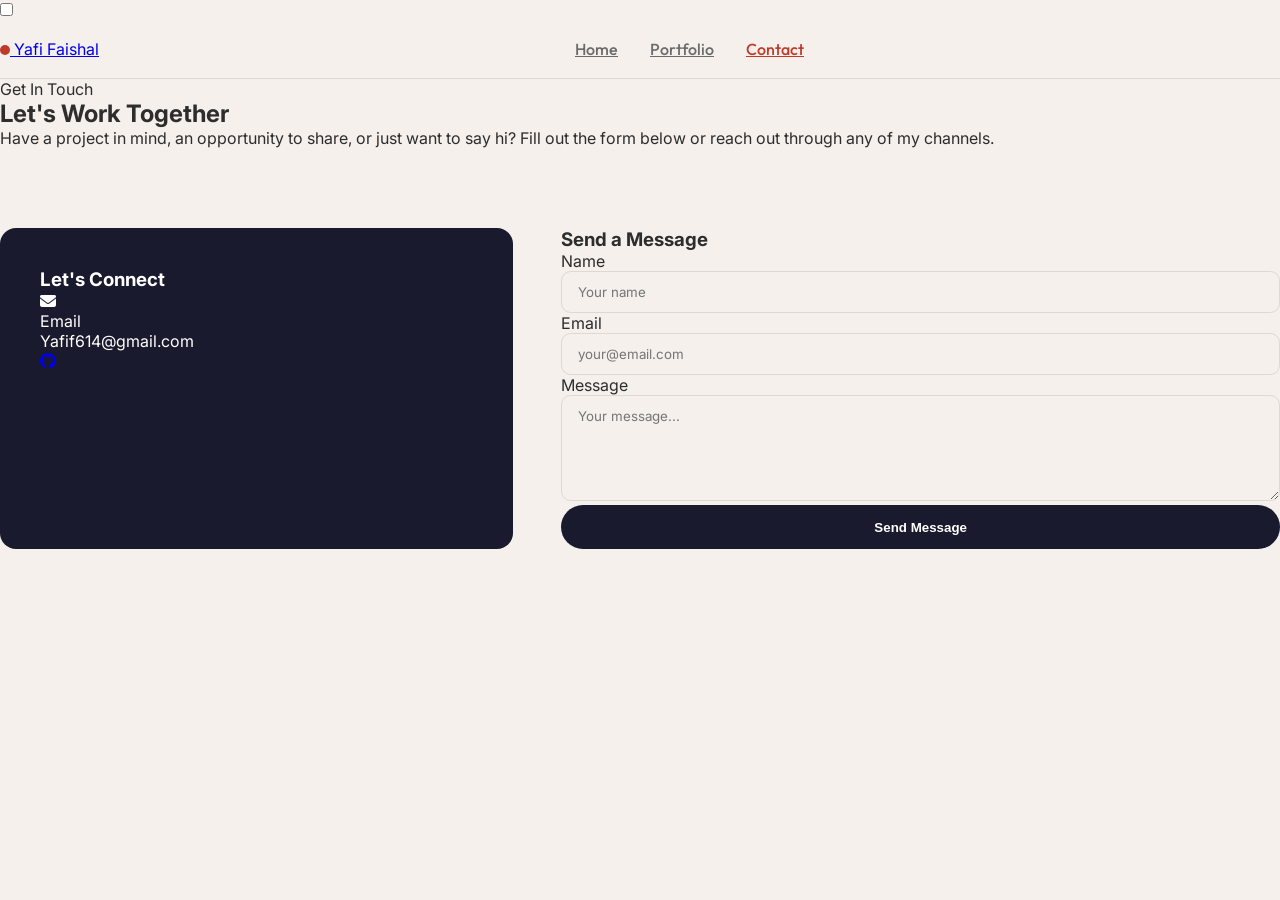
==== contact.html @ eaff063a "feat: add contact page with info card and contact form" ====
<!DOCTYPE html>
<html lang="en">

<head>
  <meta charset="UTF-8">
  <meta name="viewport" content="width=device-width, initial-scale=1.0">
  <meta name="description"
    content="Contact Yafi Faishal — reach out for collaborations, opportunities, or just to say hello.">
  <title>Contact | Yafi Faishal</title>
  <link rel="icon" type="image/svg+xml" href="assets/favicon.svg">
  <link rel="stylesheet" href="style/main.css">
  <link rel="stylesheet" href="https://cdnjs.cloudflare.com/ajax/libs/font-awesome/6.5.0/css/all.min.css">
</head>

<body>

  <input type="checkbox" id="dark-mode-toggle" class="dark-toggle" aria-label="Toggle dark mode">

  <!-- HEADER -->
  <header>
    <div class="container nav-inner">
      <a href="index.html" class="nav-logo" aria-label="Yafi Faishal Home">
        <span class="logo-dot"></span> Yafi Faishal
      </a>
      <nav aria-label="Main navigation">
        <ul>
          <li><a href="index.html">Home</a></li>
          <li><a href="portfolio.html">Portfolio</a></li>
          <li><a href="contact.html" class="active">Contact</a></li>
        </ul>
      </nav>
      <label for="dark-mode-toggle" class="theme-toggle" aria-label="Toggle dark mode">
        <span class="toggle-track">
          <span class="toggle-thumb"></span>
        </span>
      </label>
    </div>
  </header>

  <main>
    <!-- CONTACT HERO -->
    <section class="contact-hero" aria-labelledby="contact-heading">
      <div class="container">
        <p class="section-tag anim-fade-up">Get In Touch</p>
        <h1 id="contact-heading" class="section-title anim-fade-up delay-1">Let's Work Together</h1>
        <p class="section-subtitle anim-fade-up delay-2">
          Have a project in mind, an opportunity to share, or just want to say hi? Fill out the form below or reach out
          through any of my channels.
        </p>
      </div>
    </section>
    <!-- contact.html — layout -->
    <div class="contact-layout container">
      <aside class="contact-info-card">
        <h3>Let's Connect</h3>
        <div class="contact-item">
          <div class="contact-item-icon"><i class="fa-solid fa-envelope"></i></div>
          <div>
            <div class="contact-item-label">Email</div>
            <div class="contact-item-value">Yafif614@gmail.com</div>
          </div>
        </div>
        <div class="contact-socials">
          <a href="https://github.com/YafiFaishal" target="_blank" aria-label="GitHub"><i
              class="fa-brands fa-github"></i></a>
        </div>
      </aside>
      <div class="contact-form-card">
        <h3>Send a Message</h3>
        <form>
          <div class="form-row">
            <div class="form-group"><label for="name">Name</label><input type="text" id="name" placeholder="Your name">
            </div>
            <div class="form-group"><label for="email">Email</label><input type="email" id="email"
                placeholder="your@email.com"></div>
          </div>
          <div class="form-group"><label for="message">Message</label><textarea id="message" rows="5"
              placeholder="Your message..."></textarea></div>
          <button type="submit" class="form-submit">Send Message</button>
        </form>
      </div>
    </div>

  </main>
---- style/main.css ----
@import url('https://fonts.googleapis.com/css2?family=Outfit:wght@400;700;900&family=Inter:wght@400;500&display=swap');

:root {
  --clr-bg: #f5f0eb;
  --clr-bg-card: #ffffff;
  --clr-primary: #1a1a2e;
  --clr-accent: #c0392b;
  --clr-text: #2d2d2d;
  --clr-text-muted: #6b6b6b;
  --clr-border: #e0d8d0;
  --font-heading: 'Outfit', sans-serif;
  --font-body: 'Inter', sans-serif;
  --radius: 1rem;
  --radius-full: 9999px;
  --shadow: 0 4px 24px rgba(0, 0, 0, 0.08);
  --transition: all 0.3s cubic-bezier(0.4, 0, 0.2, 1);
}

body {
  font-family: var(--font-body);
  background-color: var(--clr-bg);
  color: var(--clr-text);
}

*,
*::before,
*::after {
  box-sizing: border-box;
  margin: 0;
  padding: 0;
}

header {
  position: sticky;
  top: 0;
  z-index: 100;
  background-color: rgba(245, 240, 235, 0.92);
  backdrop-filter: blur(12px);
  border-bottom: 1px solid var(--clr-border);
}

.nav-inner {
  display: flex;
  align-items: center;
  justify-content: space-between;
  padding-block: 1.2rem;
}

nav ul {
  display: flex;
  gap: 2rem;
  list-style: none;
}

nav ul li a {
  font-family: var(--font-heading);
  font-weight: 500;
  color: var(--clr-text-muted);
  transition: var(--transition);
}

nav ul li a:hover,
nav ul li a.active {
  color: var(--clr-accent);
}

.logo-dot {
  display: inline-block;
  width: 10px;
  height: 10px;
  background: var(--clr-accent);
  border-radius: 50%;
}

.hero {
  min-height: calc(100vh - 70px);
  display: flex;
  align-items: center;
  padding-block: 4rem;
}

.hero-inner {
  display: grid;
  grid-template-columns: 1fr 1fr;
  gap: 4rem;
  align-items: center;
}

.hero-text h1 {
  font-family: var(--font-heading);
  font-size: clamp(2.8rem, 5vw, 4.5rem);
  font-weight: 900;
  color: var(--clr-primary);
}

.hero-text h1 .accent {
  color: var(--clr-accent);
}

.btn-group {
  display: flex;
  gap: 1rem;
  margin-top: 2rem;
}

.btn {
  display: inline-flex;
  align-items: center;
  gap: .5rem;
  padding: .8rem 1.8rem;
  border-radius: var(--radius-full);
  font-weight: 700;
  transition: var(--transition);
}

.btn-primary {
  background: var(--clr-primary);
  color: #fff;
}

.btn-primary:hover {
  background: var(--clr-accent);
  transform: translateY(-2px);
}

.about {
  background: var(--clr-bg-card);
}

.about-inner {
  display: grid;
  grid-template-columns: 1fr 1.3fr;
  gap: 4rem;
  padding-block: 5rem;
}

.about-stats {
  display: grid;
  grid-template-columns: 1fr 1fr;
  gap: 1.2rem;
  margin-top: 2rem;
}

.stat-card {
  background: var(--clr-bg);
  border: 1px solid var(--clr-border);
  border-radius: var(--radius);
  padding: 1.4rem;
  text-align: center;
}

.stat-number {
  font-family: var(--font-heading);
  font-size: 2rem;
  font-weight: 900;
  color: var(--clr-accent);
}

.skills-grid {
  display: grid;
  grid-template-columns: repeat(auto-fill, minmax(200px, 1fr));
  gap: 1.2rem;
}

.skill-card {
  background: var(--clr-bg-card);
  border: 1px solid var(--clr-border);
  border-radius: var(--radius);
  padding: 1.4rem;
  display: flex;
  align-items: center;
  gap: 1rem;
  transition: var(--transition);
}

.skill-card:hover {
  transform: translateY(-4px);
  box-shadow: var(--shadow);
  border-color: var(--clr-accent);
}

.about {
  background: var(--clr-bg-card);
}

.about-inner {
  display: grid;
  grid-template-columns: 1fr 1.3fr;
  gap: 4rem;
  padding-block: 5rem;
}

.about-stats {
  display: grid;
  grid-template-columns: 1fr 1fr;
  gap: 1.2rem;
  margin-top: 2rem;
}

.stat-card {
  background: var(--clr-bg);
  border: 1px solid var(--clr-border);
  border-radius: var(--radius);
  padding: 1.4rem;
  text-align: center;
}

.stat-number {
  font-family: var(--font-heading);
  font-size: 2rem;
  font-weight: 900;
  color: var(--clr-accent);
}

.skills-grid {
  display: grid;
  grid-template-columns: repeat(auto-fill, minmax(200px, 1fr));
  gap: 1.2rem;
}

.skill-card {
  background: var(--clr-bg-card);
  border: 1px solid var(--clr-border);
  border-radius: var(--radius);
  padding: 1.4rem;
  display: flex;
  align-items: center;
  gap: 1rem;
  transition: var(--transition);
}

.skill-card:hover {
  transform: translateY(-4px);
  box-shadow: var(--shadow);
  border-color: var(--clr-accent);
}

.projects-grid {
  display: grid;
  grid-template-columns: repeat(auto-fill, minmax(300px, 1fr));
  gap: 1.8rem;
}

.project-card {
  background: var(--clr-bg-card);
  border: 1px solid var(--clr-border);
  border-radius: var(--radius);
  overflow: hidden;
  transition: var(--transition);
}

.project-card:hover {
  transform: translateY(-6px);
  box-shadow: var(--shadow);
  border-color: var(--clr-accent);
}

.project-img {
  height: 180px;
}

.project-img-placeholder {
  width: 100%;
  height: 100%;
  display: flex;
  align-items: center;
  justify-content: center;
  font-size: 2.5rem;
}

.grad-purple {
  background: linear-gradient(135deg, #667eea, #764ba2);
}

.timeline {
  position: relative;
  padding-left: 2rem;
}

.timeline::before {
  content: '';
  position: absolute;
  left: 7px;
  top: 8px;
  bottom: 8px;
  width: 2px;
  background: var(--clr-border);
}

.timeline-item {
  position: relative;
  margin-bottom: 2.5rem;
}

.timeline-item::before {
  content: '';
  position: absolute;
  left: -2rem;
  top: 6px;
  width: 12px;
  height: 12px;
  background: var(--clr-accent);
  border-radius: 50%;
}

.timeline-period {
  font-size: .78rem;
  font-weight: 600;
  color: var(--clr-accent);
}

.timeline-role {
  font-family: var(--font-heading);
  font-weight: 700;
  color: var(--clr-primary);
}

.timeline-tags {
  display: flex;
  flex-wrap: wrap;
  gap: .4rem;
  margin-top: .75rem;
}

.timeline-tag {
  font-size: .72rem;
  font-weight: 600;
  background: var(--clr-border);
  padding: .2rem .65rem;
  border-radius: var(--radius-full);
}

.contact-layout {
  display: grid;
  grid-template-columns: 1fr 1.4fr;
  gap: 3rem;
  padding-block: 5rem;
}

.contact-info-card {
  background: var(--clr-primary);
  color: #fff;
  border-radius: var(--radius);
  padding: 2.5rem;
}

.form-group input,
.form-group textarea {
  width: 100%;
  padding: .75rem 1rem;
  border: 1.5px solid var(--clr-border);
  border-radius: .6rem;
  font-family: var(--font-body);
  background: var(--clr-bg);
}

.form-submit {
  width: 100%;
  padding: .9rem;
  background: var(--clr-primary);
  color: #fff;
  border: none;
  border-radius: var(--radius-full);
  font-weight: 700;
  cursor: pointer;
  transition: var(--transition);
}

.form-submit:hover {
  background: var(--clr-accent);
  transform: translateY(-2px);
}
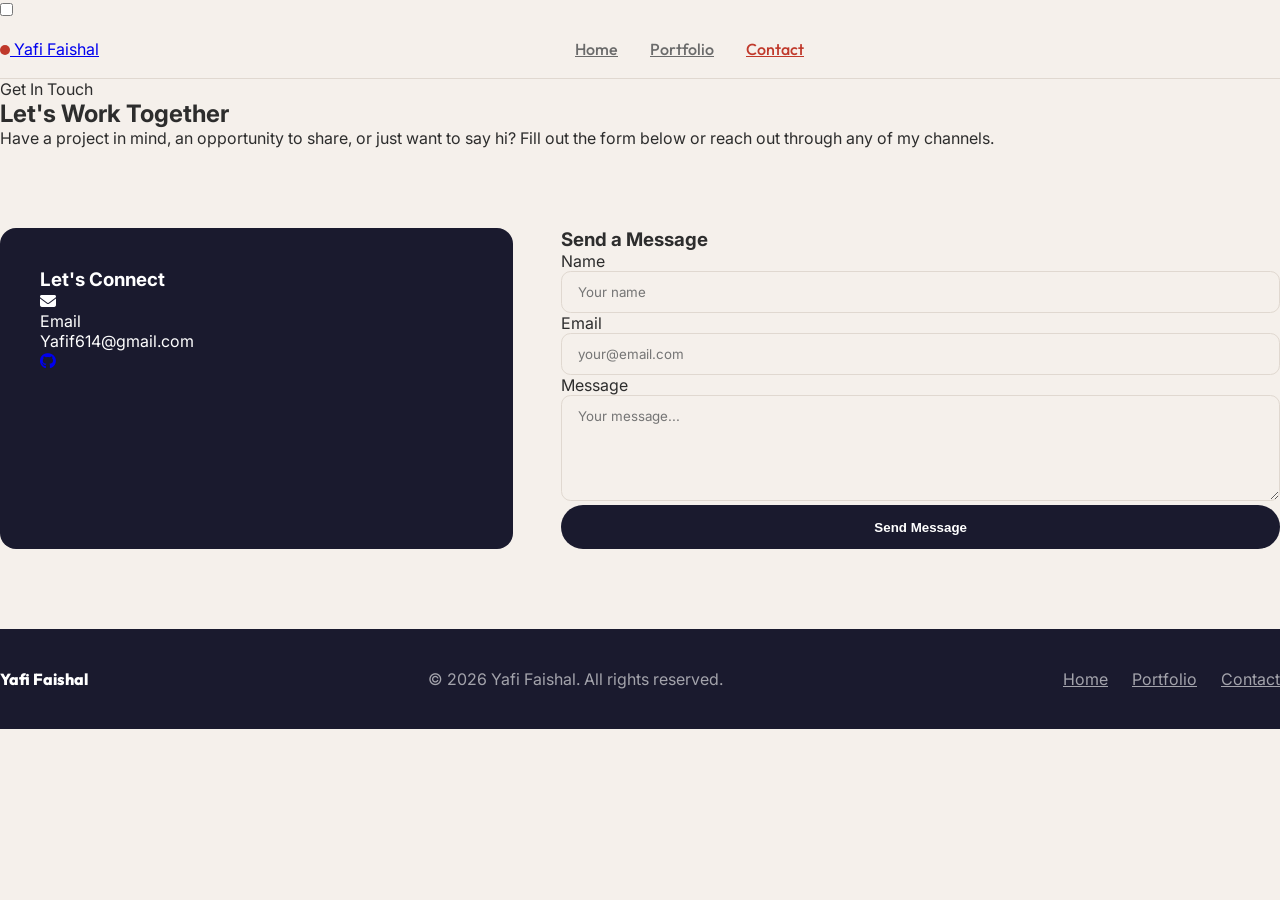
==== commit 5d65f2f5: "feat: add footer with logo, copyright, and nav links" ====
--- a/contact.html
+++ b/contact.html
@@ -80,5 +80,21 @@
         </form>
       </div>
     </div>
+  </main>
 
-  </main>+  <!-- FOOTER -->
+  <footer>
+    <div class="container footer-inner">
+      <span class="footer-logo">Yafi Faishal</span>
+      <p class="footer-copy">&copy; 2026 Yafi Faishal. All rights reserved.</p>
+      <nav class="footer-links" aria-label="Footer navigation">
+        <a href="index.html">Home</a>
+        <a href="portfolio.html">Portfolio</a>
+        <a href="contact.html">Contact</a>
+      </nav>
+    </div>
+  </footer>
+
+</body>
+
+</html>
--- a/style/main.css
+++ b/style/main.css
@@ -30,6 +30,68 @@
   padding: 0;
 }
 
+/*Animation*/
+@keyframes fadeInUp {
+  from {
+    opacity: 0;
+    transform: translateY(32px);
+  }
+
+  to {
+    opacity: 1;
+    transform: translateY(0);
+  }
+}
+
+@keyframes fadeInLeft {
+  from {
+    opacity: 0;
+    transform: translateX(-32px);
+  }
+
+  to {
+    opacity: 1;
+    transform: translateX(0);
+  }
+}
+
+@keyframes float {
+
+  0%,
+  100% {
+    transform: translateY(0);
+  }
+
+  50% {
+    transform: translateY(-10px);
+  }
+}
+
+.anim-fade-up {
+  animation: fadeInUp 0.7s ease both;
+}
+
+.anim-fade-left {
+  animation: fadeInLeft 0.7s ease both;
+}
+
+.delay-1 {
+  animation-delay: 0.1s;
+}
+
+.delay-2 {
+  animation-delay: 0.2s;
+}
+
+.delay-3 {
+  animation-delay: 0.3s;
+}
+
+.profile-wrapper {
+  animation: float 5s ease-in-out infinite;
+}
+
+
 header {
   position: sticky;
   top: 0;
@@ -369,4 +431,92 @@
 .form-submit:hover {
   background: var(--clr-accent);
   transform: translateY(-2px);
+}
+
+footer {
+  background: var(--clr-primary);
+  color: rgba(255, 255, 255, 0.6);
+  padding-block: 2.5rem;
+}
+
+.footer-inner {
+  display: flex;
+  align-items: center;
+  justify-content: space-between;
+  flex-wrap: wrap;
+  gap: 1rem;
+}
+
+.footer-logo {
+  font-family: var(--font-heading);
+  font-weight: 800;
+  color: #fff;
+}
+
+.footer-links {
+  display: flex;
+  gap: 1.5rem;
+}
+
+.footer-links a {
+  color: rgba(255, 255, 255, 0.6);
+  transition: var(--transition);
+}
+
+.footer-links a:hover {
+  color: #fff;
+}
+
+@media (max-width: 900px) {
+  .hero-inner {
+    grid-template-columns: 1fr;
+    text-align: center;
+  }
+
+  .hero-image {
+    order: -1;
+  }
+
+  .about-inner {
+    grid-template-columns: 1fr;
+  }
+
+  .contact-layout {
+    grid-template-columns: 1fr;
+  }
+
+  .exp-grid {
+    grid-template-columns: 1fr;
+  }
+
+  .btn-group {
+    justify-content: center;
+  }
+
+  .social-links {
+    justify-content: center;
+  }
+}
+
+@media (max-width: 600px) {
+  .form-row {
+    grid-template-columns: 1fr;
+  }
+
+  .projects-grid {
+    grid-template-columns: 1fr;
+  }
+
+  .skills-grid {
+    grid-template-columns: 1fr 1fr;
+  }
+
+  .footer-inner {
+    flex-direction: column;
+    text-align: center;
+  }
+
+  nav ul {
+    gap: 1rem;
+  }
 }
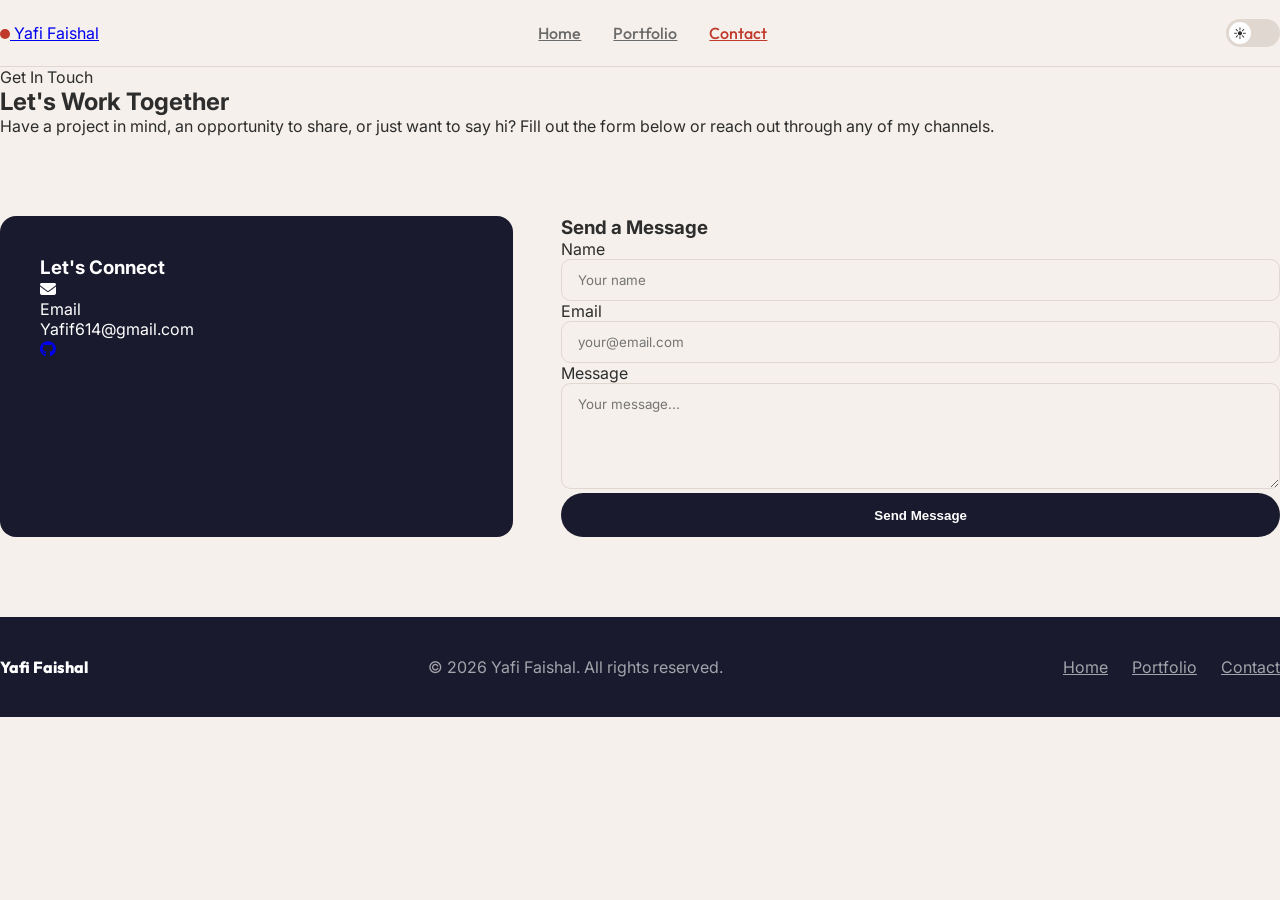
==== commit 6eba8068: "feat: add CSS-only dark mode toggle using checkbox and :has()" ====
--- a/contact.html
+++ b/contact.html
@@ -14,7 +14,8 @@
 
 <body>
 
-  <input type="checkbox" id="dark-mode-toggle" class="dark-toggle" aria-label="Toggle dark mode">
+  <input type="checkbox" id="dark-mode-toggle" class="dark-toggle" aria-label="Toggle dark mode"> <!-- This Is for the Dark
+  Mode Toggle -->
 
   <!-- HEADER -->
   <header>
@@ -29,7 +30,8 @@
           <li><a href="contact.html" class="active">Contact</a></li>
         </ul>
       </nav>
-      <label for="dark-mode-toggle" class="theme-toggle" aria-label="Toggle dark mode">
+      <label for="dark-mode-toggle" class="theme-toggle" aria-label="Toggle dark mode"> <!-- This Is for the Dark Mode
+        Toggle -->
         <span class="toggle-track">
           <span class="toggle-thumb"></span>
         </span>
--- a/style/main.css
+++ b/style/main.css
@@ -519,4 +519,84 @@
   nav ul {
     gap: 1rem;
   }
+}
+
+/* Toggle UI */
+.dark-toggle {
+  position: absolute;
+  opacity: 0;
+  width: 0;
+  height: 0;
+  pointer-events: none;
+}
+
+.theme-toggle {
+  cursor: pointer;
+  display: inline-flex;
+  align-items: center;
+  margin-left: 1.2rem;
+}
+
+.toggle-track {
+  width: 54px;
+  height: 28px;
+  background: var(--clr-border);
+  border-radius: 14px;
+  display: flex;
+  align-items: center;
+  padding: 3px;
+  transition: background 0.35s ease;
+}
+
+.toggle-thumb {
+  width: 22px;
+  height: 22px;
+  background: var(--clr-bg-card);
+  border-radius: 50%;
+  transition: transform 0.35s cubic-bezier(0.4, 0, 0.2, 1);
+  display: flex;
+  align-items: center;
+  justify-content: center;
+  font-size: 13px;
+}
+
+.toggle-thumb::after {
+  content: '☀️';
+}
+
+/* Dark mode state */
+body:has(#dark-mode-toggle:checked) .toggle-track {
+  background: var(--clr-accent);
+}
+
+body:has(#dark-mode-toggle:checked) .toggle-thumb {
+  transform: translateX(26px);
+}
+
+body:has(#dark-mode-toggle:checked) .toggle-thumb::after {
+  content: '🌙';
+}
+
+/* Dark palette — warm dark, not cold black */
+body:has(#dark-mode-toggle:checked) {
+  --clr-bg: #2b2318;
+  --clr-bg-card: #382e21;
+  --clr-primary: #ede6db;
+  --clr-accent: #d44038;
+  --clr-text: #ddd6cc;
+  --clr-text-muted: #9e9080;
+  --clr-border: #4a3e30;
+}
+
+/* Specific overrides */
+body:has(#dark-mode-toggle:checked) header {
+  background-color: rgba(43, 35, 24, 0.92);
+}
+
+body:has(#dark-mode-toggle:checked) footer {
+  background: #1a1208;
+}
+
+body:has(#dark-mode-toggle:checked) .btn-primary {
+  background: var(--clr-accent);
 }
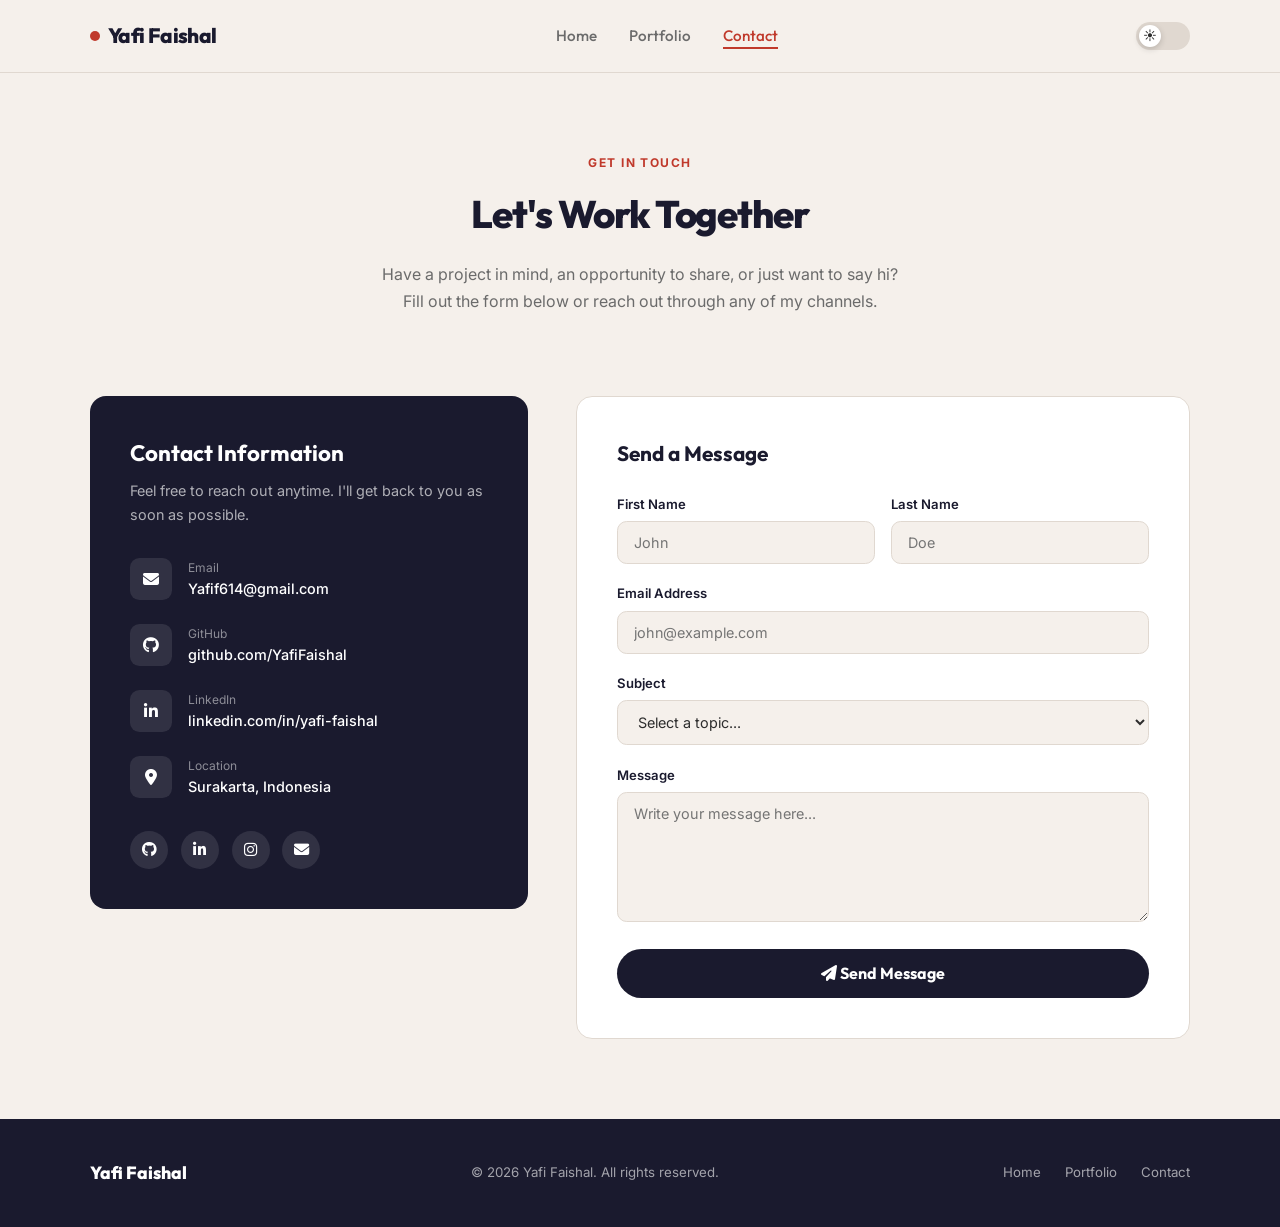
==== commit 50500541: "feat: finalize portfolio UI and improve responsive layout" ====
--- a/contact.html
+++ b/contact.html
@@ -14,10 +14,13 @@
 
 <body>
 
-  <input type="checkbox" id="dark-mode-toggle" class="dark-toggle" aria-label="Toggle dark mode"> <!-- This Is for the Dark
-  Mode Toggle -->
-
-  <!-- HEADER -->
+  <input type="checkbox" id="dark-mode-toggle" class="dark-toggle" aria-label="Toggle dark mode">
+
+  <!-- =======================================================
+       HEADER & NAVIGATION
+       Sticky header with logo, nav links, and dark mode
+       toggle label. Active page indicated by .active class.
+       ======================================================= -->
   <header>
     <div class="container nav-inner">
       <a href="index.html" class="nav-logo" aria-label="Yafi Faishal Home">
@@ -30,8 +33,7 @@
           <li><a href="contact.html" class="active">Contact</a></li>
         </ul>
       </nav>
-      <label for="dark-mode-toggle" class="theme-toggle" aria-label="Toggle dark mode"> <!-- This Is for the Dark Mode
-        Toggle -->
+      <label for="dark-mode-toggle" class="theme-toggle" aria-label="Toggle dark mode">
         <span class="toggle-track">
           <span class="toggle-thumb"></span>
         </span>
@@ -40,7 +42,11 @@
   </header>
 
   <main>
-    <!-- CONTACT HERO -->
+    <!-- =======================================================
+         PAGE HERO — Contact
+         Centered heading section introducing the contact
+         page with a title and brief invitation to connect.
+         ======================================================= -->
     <section class="contact-hero" aria-labelledby="contact-heading">
       <div class="container">
         <p class="section-tag anim-fade-up">Get In Touch</p>
@@ -51,40 +57,140 @@
         </p>
       </div>
     </section>
-    <!-- contact.html — layout -->
-    <div class="contact-layout container">
-      <aside class="contact-info-card">
-        <h3>Let's Connect</h3>
-        <div class="contact-item">
-          <div class="contact-item-icon"><i class="fa-solid fa-envelope"></i></div>
+
+    <!-- =======================================================
+         CONTACT LAYOUT
+         Two-column grid: info card with real contact details
+         on the left, message form card on the right.
+         The form is design-only and does not submit data.
+         ======================================================= -->
+    <div class="container contact-layout">
+
+      <!-- =======================================================
+           CONTACT INFO CARD
+           Dark card displaying email, location, and social
+           links. Serves as the primary contact reference.
+           ======================================================= -->
+      <aside class="contact-info-card anim-fade-left">
+        <h3>Contact Information</h3>
+        <p>Feel free to reach out anytime. I'll get back to you as soon as possible.</p>
+
+        <div class="contact-item">
+          <div class="contact-item-icon" aria-hidden="true">
+            <i class="fa-solid fa-envelope"></i>
+          </div>
           <div>
             <div class="contact-item-label">Email</div>
             <div class="contact-item-value">Yafif614@gmail.com</div>
           </div>
         </div>
+
+        <div class="contact-item">
+          <div class="contact-item-icon" aria-hidden="true">
+            <i class="fa-brands fa-github"></i>
+          </div>
+          <div>
+            <div class="contact-item-label">GitHub</div>
+            <div class="contact-item-value">github.com/YafiFaishal</div>
+          </div>
+        </div>
+
+        <div class="contact-item">
+          <div class="contact-item-icon" aria-hidden="true">
+            <i class="fa-brands fa-linkedin-in"></i>
+          </div>
+          <div>
+            <div class="contact-item-label">LinkedIn</div>
+            <div class="contact-item-value">linkedin.com/in/yafi-faishal</div>
+          </div>
+        </div>
+
+        <div class="contact-item">
+          <div class="contact-item-icon" aria-hidden="true">
+            <i class="fa-solid fa-location-dot"></i>
+          </div>
+          <div>
+            <div class="contact-item-label">Location</div>
+            <div class="contact-item-value">Surakarta, Indonesia</div>
+          </div>
+        </div>
+
         <div class="contact-socials">
-          <a href="https://github.com/YafiFaishal" target="_blank" aria-label="GitHub"><i
-              class="fa-brands fa-github"></i></a>
+          <a href="https://github.com/YafiFaishal" target="_blank" rel="noopener noreferrer"
+            aria-label="GitHub Profile">
+            <i class="fa-brands fa-github" aria-hidden="true"></i>
+          </a>
+          <a href="https://www.linkedin.com/in/yafi-faishal-b6121a336" target="_blank" rel="noopener noreferrer"
+            aria-label="LinkedIn Profile">
+            <i class="fa-brands fa-linkedin-in" aria-hidden="true"></i>
+          </a>
+          <a href="https://www.instagram.com/yafi_faishal/" target="_blank" rel="noopener noreferrer"
+            aria-label="Instagram Profile">
+            <i class="fa-brands fa-instagram" aria-hidden="true"></i>
+          </a>
+          <a href="mailto:Yafif614@gmail.com" aria-label="Send email">
+            <i class="fa-solid fa-envelope" aria-hidden="true"></i>
+          </a>
         </div>
       </aside>
-      <div class="contact-form-card">
+
+      <!-- =======================================================
+           CONTACT FORM CARD
+           HTML form for sending a message. Inputs include
+           name, email, subject, and message. Form is
+           design-only — no backend processing is wired up.
+           ======================================================= -->
+      <div class="contact-form-card anim-fade-right delay-2">
         <h3>Send a Message</h3>
-        <form>
+        <form action="#" method="post" novalidate aria-label="Contact form">
+
           <div class="form-row">
-            <div class="form-group"><label for="name">Name</label><input type="text" id="name" placeholder="Your name">
+            <div class="form-group">
+              <label for="first-name">First Name</label>
+              <input type="text" id="first-name" name="first-name" placeholder="John" autocomplete="given-name">
             </div>
-            <div class="form-group"><label for="email">Email</label><input type="email" id="email"
-                placeholder="your@email.com"></div>
-          </div>
-          <div class="form-group"><label for="message">Message</label><textarea id="message" rows="5"
-              placeholder="Your message..."></textarea></div>
-          <button type="submit" class="form-submit">Send Message</button>
+            <div class="form-group">
+              <label for="last-name">Last Name</label>
+              <input type="text" id="last-name" name="last-name" placeholder="Doe" autocomplete="family-name">
+            </div>
+          </div>
+
+          <div class="form-group">
+            <label for="email">Email Address</label>
+            <input type="email" id="email" name="email" placeholder="john@example.com" autocomplete="email">
+          </div>
+
+          <div class="form-group">
+            <label for="subject">Subject</label>
+            <select id="subject" name="subject">
+              <option value="" disabled selected>Select a topic...</option>
+              <option value="collaboration">Collaboration / Project</option>
+              <option value="opportunity">Job / Internship Opportunity</option>
+              <option value="question">General Question</option>
+              <option value="other">Other</option>
+            </select>
+          </div>
+
+          <div class="form-group">
+            <label for="message">Message</label>
+            <textarea id="message" name="message" placeholder="Write your message here..."></textarea>
+          </div>
+
+          <button type="submit" class="form-submit" id="submit-btn">
+            <i class="fa-solid fa-paper-plane" aria-hidden="true"></i> Send Message
+          </button>
+
         </form>
       </div>
+
     </div>
   </main>
 
-  <!-- FOOTER -->
+  <!-- =======================================================
+       FOOTER
+       Site-wide footer with branding, copyright notice,
+       and secondary navigation links for quick access.
+       ======================================================= -->
   <footer>
     <div class="container footer-inner">
       <span class="footer-logo">Yafi Faishal</span>
--- a/style/main.css
+++ b/style/main.css
@@ -1,27 +1,92 @@
-@import url('https://fonts.googleapis.com/css2?family=Outfit:wght@400;700;900&family=Inter:wght@400;500&display=swap');
-
+/* =========================================================
+   TYPOGRAPHY — Google Fonts
+   Outfit: headings & display text (weights 400–900)
+   Inter: body copy & UI labels (weights 300–600)
+   ========================================================= */
+@import url('https://fonts.googleapis.com/css2?family=Outfit:wght@300;400;500;600;700;800;900&family=Inter:wght@300;400;500;600&display=swap');
+
+/* =========================================================
+   UTILITY CLASSES
+   Reusable helper classes extracted from inline styles
+   to maintain W3C compliance and separation of concerns.
+   ========================================================= */
+.btn-about {
+  margin-top: 1.5rem;
+  display: inline-flex;
+}
+
+.subtitle-center {
+  margin-inline: auto;
+}
+
+.grad-purple {
+  background: linear-gradient(135deg, #667eea, #764ba2);
+}
+
+.grad-pink {
+  background: linear-gradient(135deg, #f093fb, #f5576c);
+}
+
+.grad-blue {
+  background: linear-gradient(135deg, #3b82f6, #06b6d4);
+}
+
+.grad-green {
+  background: linear-gradient(135deg, #10b981, #059669);
+}
+
+.exp-grid {
+  display: grid;
+  grid-template-columns: 1fr 1.6fr;
+  gap: 3rem;
+  margin-top: 1rem;
+}
+
+.exp-col-title {
+  font-family: var(--font-heading);
+  font-size: 1rem;
+  font-weight: 700;
+  color: var(--clr-primary);
+  margin-bottom: 1.5rem;
+  display: flex;
+  align-items: center;
+  gap: 0.6rem;
+}
+
+.exp-icon {
+  color: var(--clr-accent);
+}
+
+/* =========================================================
+   DESIGN TOKENS — CSS Custom Properties
+   Single source of truth for all colors, fonts, spacing,
+   shadows, and timing. Override in dark mode via :has().
+   ========================================================= */
 :root {
   --clr-bg: #f5f0eb;
   --clr-bg-card: #ffffff;
   --clr-primary: #1a1a2e;
   --clr-accent: #c0392b;
+  --clr-accent-light: #e74c3c;
   --clr-text: #2d2d2d;
   --clr-text-muted: #6b6b6b;
   --clr-border: #e0d8d0;
+  --clr-shape: #2d2d2d;
   --font-heading: 'Outfit', sans-serif;
   --font-body: 'Inter', sans-serif;
   --radius: 1rem;
   --radius-full: 9999px;
   --shadow: 0 4px 24px rgba(0, 0, 0, 0.08);
+  --shadow-hover: 0 8px 40px rgba(0, 0, 0, 0.14);
   --transition: all 0.3s cubic-bezier(0.4, 0, 0.2, 1);
-}
-
-body {
-  font-family: var(--font-body);
-  background-color: var(--clr-bg);
-  color: var(--clr-text);
-}
-
+  --max-width: 1100px;
+}
+
+/* =========================================================
+   RESET & BASE STYLES
+   Normalizes browser defaults and establishes consistent
+   base typography, box model, and scroll behavior.
+   ========================================================= */
 *,
 *::before,
 *::after {
@@ -30,7 +95,40 @@
   padding: 0;
 }
 
-/*Animation*/
+html {
+  scroll-behavior: smooth;
+  font-size: 16px;
+}
+
+body {
+  font-family: var(--font-body);
+  background-color: var(--clr-bg);
+  color: var(--clr-text);
+  line-height: 1.6;
+  min-height: 100vh;
+}
+
+img {
+  max-width: 100%;
+  height: auto;
+  display: block;
+}
+
+a {
+  text-decoration: none;
+  color: inherit;
+}
+
+ul {
+  list-style: none;
+}
+
+/* =========================================================
+   KEYFRAME ANIMATIONS
+   Entry animations applied on page load to guide user
+   attention. Delay utility classes stagger timing.
+   float: used on profile image for ambient movement.
+   ========================================================= */
 @keyframes fadeInUp {
   from {
     opacity: 0;
@@ -55,6 +153,18 @@
   }
 }
 
+@keyframes fadeInRight {
+  from {
+    opacity: 0;
+    transform: translateX(32px);
+  }
+
+  to {
+    opacity: 1;
+    transform: translateX(0);
+  }
+}
+
 @keyframes float {
 
   0%,
@@ -67,6 +177,16 @@
   }
 }
 
+@keyframes spin-slow {
+  from {
+    transform: rotate(0deg);
+  }
+
+  to {
+    transform: rotate(360deg);
+  }
+}
+
 .anim-fade-up {
   animation: fadeInUp 0.7s ease both;
 }
@@ -75,6 +195,10 @@
   animation: fadeInLeft 0.7s ease both;
 }
 
+.anim-fade-right {
+  animation: fadeInRight 0.7s ease both;
+}
+
 .delay-1 {
   animation-delay: 0.1s;
 }
@@ -87,11 +211,35 @@
   animation-delay: 0.3s;
 }
 
-.profile-wrapper {
-  animation: float 5s ease-in-out infinite;
-}
-
-
+.delay-4 {
+  animation-delay: 0.4s;
+}
+
+.delay-5 {
+  animation-delay: 0.5s;
+}
+
+.delay-6 {
+  animation-delay: 0.6s;
+}
+
+/* =========================================================
+   LAYOUT — Container
+   Centers content with a max-width constraint and fluid
+   90% width to maintain comfortable reading on all screens.
+   ========================================================= */
+.container {
+  width: 90%;
+  max-width: var(--max-width);
+  margin-inline: auto;
+}
+
+/* =========================================================
+   HEADER & NAVIGATION
+   Sticky header with frosted-glass backdrop using
+   backdrop-filter. Active nav link indicated by accent
+   bottom border. Toggle label lives inside nav-inner.
+   ========================================================= */
 header {
   position: sticky;
   top: 0;
@@ -108,32 +256,52 @@
   padding-block: 1.2rem;
 }
 
-nav ul {
-  display: flex;
-  gap: 2rem;
-  list-style: none;
-}
-
-nav ul li a {
+.nav-logo {
   font-family: var(--font-heading);
-  font-weight: 500;
-  color: var(--clr-text-muted);
-  transition: var(--transition);
-}
-
-nav ul li a:hover,
-nav ul li a.active {
-  color: var(--clr-accent);
-}
-
-.logo-dot {
-  display: inline-block;
+  font-weight: 800;
+  font-size: 1.3rem;
+  letter-spacing: -0.03em;
+  color: var(--clr-primary);
+  display: flex;
+  align-items: center;
+  gap: 0.5rem;
+}
+
+.nav-logo .logo-dot {
   width: 10px;
   height: 10px;
   background: var(--clr-accent);
   border-radius: 50%;
-}
-
+  display: inline-block;
+}
+
+nav ul {
+  display: flex;
+  gap: 2rem;
+  align-items: center;
+}
+
+nav ul li a {
+  font-family: var(--font-heading);
+  font-weight: 500;
+  font-size: 0.95rem;
+  color: var(--clr-text-muted);
+  transition: var(--transition);
+  padding-bottom: 2px;
+  border-bottom: 2px solid transparent;
+}
+
+nav ul li a:hover,
+nav ul li a.active {
+  color: var(--clr-accent);
+  border-bottom-color: var(--clr-accent);
+}
+
+/* =========================================================
+   HERO SECTION
+   Full-viewport landing area with a two-column grid:
+   text content (left) and floating profile image (right).
+   ========================================================= */
 .hero {
   min-height: calc(100vh - 70px);
   display: flex;
@@ -148,31 +316,77 @@
   align-items: center;
 }
 
+.hero-text .tag {
+  display: inline-flex;
+  align-items: center;
+  gap: 0.5rem;
+  background: var(--clr-border);
+  color: var(--clr-text-muted);
+  font-size: 0.8rem;
+  font-weight: 600;
+  letter-spacing: 0.08em;
+  text-transform: uppercase;
+  padding: 0.4rem 1rem;
+  border-radius: var(--radius-full);
+  margin-bottom: 1.5rem;
+}
+
+.hero-text .tag::before {
+  content: '';
+  width: 8px;
+  height: 8px;
+  background: var(--clr-accent);
+  border-radius: 50%;
+}
+
 .hero-text h1 {
   font-family: var(--font-heading);
   font-size: clamp(2.8rem, 5vw, 4.5rem);
   font-weight: 900;
+  line-height: 1.05;
+  letter-spacing: -0.04em;
   color: var(--clr-primary);
+  margin-bottom: 1.2rem;
 }
 
 .hero-text h1 .accent {
   color: var(--clr-accent);
 }
 
+.hero-text .subtitle {
+  font-size: 1.1rem;
+  color: var(--clr-text-muted);
+  max-width: 420px;
+  margin-bottom: 2rem;
+  line-height: 1.7;
+}
+
+.hero-divider {
+  width: 60px;
+  height: 3px;
+  background: var(--clr-accent);
+  border-radius: 2px;
+  margin-bottom: 2rem;
+}
+
 .btn-group {
   display: flex;
   gap: 1rem;
-  margin-top: 2rem;
+  flex-wrap: wrap;
 }
 
 .btn {
   display: inline-flex;
   align-items: center;
-  gap: .5rem;
-  padding: .8rem 1.8rem;
+  gap: 0.5rem;
+  padding: 0.8rem 1.8rem;
   border-radius: var(--radius-full);
+  font-family: var(--font-heading);
   font-weight: 700;
+  font-size: 0.9rem;
   transition: var(--transition);
+  cursor: pointer;
+  border: 2px solid transparent;
 }
 
 .btn-primary {
@@ -183,8 +397,150 @@
 .btn-primary:hover {
   background: var(--clr-accent);
   transform: translateY(-2px);
-}
-
+  box-shadow: 0 6px 24px rgba(192, 57, 43, 0.35);
+}
+
+.btn-secondary {
+  background: transparent;
+  color: var(--clr-primary);
+  border-color: var(--clr-border);
+}
+
+.btn-secondary:hover {
+  border-color: var(--clr-accent);
+  color: var(--clr-accent);
+  transform: translateY(-2px);
+}
+
+/* Profile image — layered circles with decorative shapes
+   positioned absolutely inside a fixed-size wrapper. */
+.hero-image {
+  display: flex;
+  justify-content: center;
+  align-items: center;
+  position: relative;
+}
+
+.profile-wrapper {
+  position: relative;
+  width: 340px;
+  height: 380px;
+  animation: float 5s ease-in-out infinite;
+}
+
+.profile-shape-bg {
+  position: absolute;
+  width: 300px;
+  height: 300px;
+  background: var(--clr-shape);
+  border-radius: 50%;
+  bottom: 0;
+  right: 10px;
+  z-index: 0;
+}
+
+.profile-shape-accent {
+  position: absolute;
+  width: 120px;
+  height: 120px;
+  background: var(--clr-accent);
+  border-radius: 50%;
+  top: 0;
+  left: 0;
+  z-index: 0;
+  opacity: 0.85;
+}
+
+.profile-img-circle {
+  position: absolute;
+  width: 270px;
+  height: 270px;
+  border-radius: 50%;
+  overflow: hidden;
+  border: 5px solid var(--clr-bg);
+  top: 30px;
+  left: 50%;
+  transform: translateX(-50%);
+  z-index: 1;
+  box-shadow: var(--shadow);
+}
+
+.profile-img-circle img {
+  width: 100%;
+  height: 100%;
+  object-fit: cover;
+  object-position: top center;
+}
+
+/* Social icon links — circular bordered buttons that
+   fill on hover to indicate interactivity. */
+.social-links {
+  display: flex;
+  gap: 1rem;
+  margin-top: 2rem;
+  align-items: center;
+}
+
+.social-links a {
+  display: inline-flex;
+  align-items: center;
+  justify-content: center;
+  width: 40px;
+  height: 40px;
+  border-radius: 50%;
+  border: 1.5px solid var(--clr-border);
+  color: var(--clr-text-muted);
+  font-size: 1rem;
+  transition: var(--transition);
+}
+
+.social-links a:hover {
+  background: var(--clr-primary);
+  border-color: var(--clr-primary);
+  color: #fff;
+  transform: translateY(-3px);
+}
+
+/* =========================================================
+   SHARED SECTION STYLES
+   Common typography patterns reused across all pages:
+   section-tag (eyebrow), section-title, section-subtitle.
+   ========================================================= */
+section {
+  padding-block: 5rem;
+}
+
+.section-tag {
+  font-size: 0.75rem;
+  font-weight: 700;
+  letter-spacing: 0.12em;
+  text-transform: uppercase;
+  color: var(--clr-accent);
+  margin-bottom: 0.75rem;
+}
+
+.section-title {
+  font-family: var(--font-heading);
+  font-size: clamp(1.8rem, 3vw, 2.6rem);
+  font-weight: 800;
+  letter-spacing: -0.03em;
+  color: var(--clr-primary);
+  margin-bottom: 1rem;
+}
+
+.section-subtitle {
+  font-size: 1rem;
+  color: var(--clr-text-muted);
+  max-width: 520px;
+  line-height: 1.7;
+  margin-bottom: 3rem;
+}
+
+/* =========================================================
+   ABOUT SECTION — index.html
+   Two-column grid: stat cards on the left summarize
+   achievements; bio copy on the right tells the story.
+   ========================================================= */
 .about {
   background: var(--clr-bg-card);
 }
@@ -193,7 +549,7 @@
   display: grid;
   grid-template-columns: 1fr 1.3fr;
   gap: 4rem;
-  padding-block: 5rem;
+  align-items: start;
 }
 
 .about-stats {
@@ -205,23 +561,48 @@
 
 .stat-card {
   background: var(--clr-bg);
-  border: 1px solid var(--clr-border);
   border-radius: var(--radius);
   padding: 1.4rem;
   text-align: center;
-}
-
-.stat-number {
+  border: 1px solid var(--clr-border);
+  transition: var(--transition);
+}
+
+.stat-card:hover {
+  transform: translateY(-4px);
+  box-shadow: var(--shadow-hover);
+  border-color: var(--clr-accent);
+}
+
+.stat-card .stat-number {
   font-family: var(--font-heading);
   font-size: 2rem;
   font-weight: 900;
   color: var(--clr-accent);
 }
 
+.stat-card .stat-label {
+  font-size: 0.8rem;
+  color: var(--clr-text-muted);
+  margin-top: 0.3rem;
+}
+
+.about-text p {
+  color: var(--clr-text-muted);
+  line-height: 1.8;
+  margin-bottom: 1rem;
+}
+
+/* =========================================================
+   SKILLS SECTION — index.html
+   Auto-fill grid of skill cards, each with an emoji icon
+   and label. Lifts on hover to signal interactivity.
+   ========================================================= */
 .skills-grid {
   display: grid;
   grid-template-columns: repeat(auto-fill, minmax(200px, 1fr));
   gap: 1.2rem;
+  margin-top: 1rem;
 }
 
 .skill-card {
@@ -237,88 +618,71 @@
 
 .skill-card:hover {
   transform: translateY(-4px);
-  box-shadow: var(--shadow);
+  box-shadow: var(--shadow-hover);
   border-color: var(--clr-accent);
 }
 
-.about {
-  background: var(--clr-bg-card);
-}
-
-.about-inner {
-  display: grid;
-  grid-template-columns: 1fr 1.3fr;
-  gap: 4rem;
-  padding-block: 5rem;
-}
-
-.about-stats {
-  display: grid;
-  grid-template-columns: 1fr 1fr;
-  gap: 1.2rem;
-  margin-top: 2rem;
-}
-
-.stat-card {
+.skill-icon {
+  width: 44px;
+  height: 44px;
   background: var(--clr-bg);
-  border: 1px solid var(--clr-border);
-  border-radius: var(--radius);
-  padding: 1.4rem;
+  border-radius: 0.6rem;
+  display: flex;
+  align-items: center;
+  justify-content: center;
+  font-size: 1.3rem;
+  flex-shrink: 0;
+}
+
+.skill-name {
+  font-family: var(--font-heading);
+  font-weight: 600;
+  font-size: 0.9rem;
+  color: var(--clr-primary);
+}
+
+.skill-level {
+  font-size: 0.75rem;
+  color: var(--clr-text-muted);
+}
+
+/* =========================================================
+   PORTFOLIO PAGE — portfolio.html
+   Project cards in an auto-fill CSS Grid. Each card has
+   a gradient banner, tech tag pills, title, description,
+   and external links to live demo and source code.
+   ========================================================= */
+.portfolio-hero {
+  padding-block: 5rem 3rem;
   text-align: center;
-}
-
-.stat-number {
-  font-family: var(--font-heading);
-  font-size: 2rem;
-  font-weight: 900;
-  color: var(--clr-accent);
-}
-
-.skills-grid {
-  display: grid;
-  grid-template-columns: repeat(auto-fill, minmax(200px, 1fr));
-  gap: 1.2rem;
-}
-
-.skill-card {
-  background: var(--clr-bg-card);
-  border: 1px solid var(--clr-border);
-  border-radius: var(--radius);
-  padding: 1.4rem;
-  display: flex;
-  align-items: center;
-  gap: 1rem;
-  transition: var(--transition);
-}
-
-.skill-card:hover {
-  transform: translateY(-4px);
-  box-shadow: var(--shadow);
-  border-color: var(--clr-accent);
 }
 
 .projects-grid {
   display: grid;
   grid-template-columns: repeat(auto-fill, minmax(300px, 1fr));
   gap: 1.8rem;
+  padding-bottom: 5rem;
 }
 
 .project-card {
   background: var(--clr-bg-card);
+  border-radius: var(--radius);
   border: 1px solid var(--clr-border);
-  border-radius: var(--radius);
   overflow: hidden;
   transition: var(--transition);
 }
 
 .project-card:hover {
   transform: translateY(-6px);
-  box-shadow: var(--shadow);
+  box-shadow: var(--shadow-hover);
   border-color: var(--clr-accent);
 }
 
 .project-img {
   height: 180px;
+  overflow: hidden;
+  background: var(--clr-bg);
+  position: relative;
 }
 
 .project-img-placeholder {
@@ -330,13 +694,80 @@
   font-size: 2.5rem;
 }
 
-.grad-purple {
-  background: linear-gradient(135deg, #667eea, #764ba2);
+.project-body {
+  padding: 1.5rem;
+}
+
+.project-tags {
+  display: flex;
+  flex-wrap: wrap;
+  gap: 0.4rem;
+  margin-bottom: 0.8rem;
+}
+
+.project-tag {
+  font-size: 0.72rem;
+  font-weight: 600;
+  letter-spacing: 0.06em;
+  text-transform: uppercase;
+  color: var(--clr-accent);
+  background: rgba(192, 57, 43, 0.08);
+  padding: 0.25rem 0.7rem;
+  border-radius: var(--radius-full);
+}
+
+.project-title {
+  font-family: var(--font-heading);
+  font-weight: 700;
+  font-size: 1.1rem;
+  color: var(--clr-primary);
+  margin-bottom: 0.5rem;
+}
+
+.project-desc {
+  font-size: 0.88rem;
+  color: var(--clr-text-muted);
+  line-height: 1.65;
+  margin-bottom: 1.2rem;
+}
+
+.project-links {
+  display: flex;
+  gap: 0.8rem;
+}
+
+.project-link {
+  font-family: var(--font-heading);
+  font-size: 0.82rem;
+  font-weight: 600;
+  color: var(--clr-primary);
+  display: inline-flex;
+  align-items: center;
+  gap: 0.3rem;
+  transition: var(--transition);
+  border-bottom: 1.5px solid var(--clr-border);
+  padding-bottom: 1px;
+}
+
+.project-link:hover {
+  color: var(--clr-accent);
+  border-color: var(--clr-accent);
+}
+
+/* =========================================================
+   EXPERIENCE & EDUCATION TIMELINE — portfolio.html
+   Vertical timeline built with ::before pseudo-elements
+   for the line and dot markers. Tech tag pills show
+   skills used in each role or project.
+   ========================================================= */
+.experience {
+  background: var(--clr-bg-card);
 }
 
 .timeline {
   position: relative;
   padding-left: 2rem;
+  margin-top: 1rem;
 }
 
 .timeline::before {
@@ -363,40 +794,83 @@
   height: 12px;
   background: var(--clr-accent);
   border-radius: 50%;
+  border: 3px solid var(--clr-bg-card);
 }
 
 .timeline-period {
-  font-size: .78rem;
+  font-size: 0.78rem;
   font-weight: 600;
+  letter-spacing: 0.08em;
+  text-transform: uppercase;
   color: var(--clr-accent);
+  margin-bottom: 0.3rem;
 }
 
 .timeline-role {
   font-family: var(--font-heading);
   font-weight: 700;
+  font-size: 1rem;
   color: var(--clr-primary);
 }
 
+.timeline-place {
+  font-size: 0.88rem;
+  color: var(--clr-text-muted);
+  margin-bottom: 0.5rem;
+}
+
+.timeline-desc {
+  font-size: 0.88rem;
+  color: var(--clr-text-muted);
+  line-height: 1.65;
+}
+
 .timeline-tags {
   display: flex;
   flex-wrap: wrap;
-  gap: .4rem;
-  margin-top: .75rem;
+  gap: 0.4rem;
+  margin-top: 0.75rem;
 }
 
 .timeline-tag {
-  font-size: .72rem;
+  font-size: 0.72rem;
   font-weight: 600;
+  letter-spacing: 0.04em;
+  color: var(--clr-primary);
   background: var(--clr-border);
-  padding: .2rem .65rem;
+  padding: 0.2rem 0.65rem;
   border-radius: var(--radius-full);
+  border: 1px solid transparent;
+  transition: var(--transition);
+}
+
+.timeline-tag:hover {
+  background: rgba(192, 57, 43, 0.1);
+  color: var(--clr-accent);
+  border-color: var(--clr-accent);
+}
+
+/* =========================================================
+   CONTACT PAGE — contact.html
+   Two-column layout: dark info card on the left with
+   real contact details and social links; white form card
+   on the right for sending a message (design only).
+   ========================================================= */
+.contact-hero {
+  padding-block: 5rem 2rem;
+  text-align: center;
+}
+
+.contact-hero .section-subtitle {
+  margin-inline: auto;
 }
 
 .contact-layout {
   display: grid;
   grid-template-columns: 1fr 1.4fr;
   gap: 3rem;
-  padding-block: 5rem;
+  padding-bottom: 5rem;
+  align-items: start;
 }
 
 .contact-info-card {
@@ -406,24 +880,145 @@
   padding: 2.5rem;
 }
 
+.contact-info-card h3 {
+  font-family: var(--font-heading);
+  font-size: 1.4rem;
+  font-weight: 700;
+  margin-bottom: 0.5rem;
+}
+
+.contact-info-card p {
+  color: rgba(255, 255, 255, 0.65);
+  font-size: 0.9rem;
+  margin-bottom: 2rem;
+}
+
+.contact-item {
+  display: flex;
+  align-items: center;
+  gap: 1rem;
+  margin-bottom: 1.5rem;
+}
+
+.contact-item-icon {
+  width: 42px;
+  height: 42px;
+  background: rgba(255, 255, 255, 0.1);
+  border-radius: 0.6rem;
+  display: flex;
+  align-items: center;
+  justify-content: center;
+  font-size: 1rem;
+  flex-shrink: 0;
+}
+
+.contact-item-label {
+  font-size: 0.75rem;
+  color: rgba(255, 255, 255, 0.5);
+}
+
+.contact-item-value {
+  font-size: 0.9rem;
+  color: #fff;
+  font-weight: 500;
+}
+
+.contact-socials {
+  display: flex;
+  gap: 0.8rem;
+  margin-top: 2rem;
+}
+
+.contact-socials a {
+  width: 38px;
+  height: 38px;
+  border-radius: 50%;
+  background: rgba(255, 255, 255, 0.1);
+  display: flex;
+  align-items: center;
+  justify-content: center;
+  color: #fff;
+  font-size: 0.95rem;
+  transition: var(--transition);
+}
+
+.contact-socials a:hover {
+  background: var(--clr-accent);
+  transform: translateY(-3px);
+}
+
+/* Contact form card — input fields use accent border
+   on focus to confirm active state for accessibility. */
+.contact-form-card {
+  background: var(--clr-bg-card);
+  border: 1px solid var(--clr-border);
+  border-radius: var(--radius);
+  padding: 2.5rem;
+}
+
+.contact-form-card h3 {
+  font-family: var(--font-heading);
+  font-size: 1.3rem;
+  font-weight: 700;
+  color: var(--clr-primary);
+  margin-bottom: 1.5rem;
+}
+
+.form-row {
+  display: grid;
+  grid-template-columns: 1fr 1fr;
+  gap: 1rem;
+}
+
+.form-group {
+  margin-bottom: 1.2rem;
+}
+
+.form-group label {
+  display: block;
+  font-size: 0.82rem;
+  font-weight: 600;
+  color: var(--clr-primary);
+  margin-bottom: 0.4rem;
+}
+
 .form-group input,
+.form-group textarea,
+.form-group select {
+  width: 100%;
+  padding: 0.75rem 1rem;
+  border: 1.5px solid var(--clr-border);
+  border-radius: 0.6rem;
+  font-family: var(--font-body);
+  font-size: 0.9rem;
+  color: var(--clr-text);
+  background: var(--clr-bg);
+  transition: var(--transition);
+  outline: none;
+}
+
+.form-group input:focus,
+.form-group textarea:focus,
+.form-group select:focus {
+  border-color: var(--clr-accent);
+  background: #fff;
+}
+
 .form-group textarea {
-  width: 100%;
-  padding: .75rem 1rem;
-  border: 1.5px solid var(--clr-border);
-  border-radius: .6rem;
-  font-family: var(--font-body);
-  background: var(--clr-bg);
+  resize: vertical;
+  min-height: 130px;
 }
 
 .form-submit {
   width: 100%;
-  padding: .9rem;
+  padding: 0.9rem;
   background: var(--clr-primary);
   color: #fff;
+  font-family: var(--font-heading);
+  font-weight: 700;
+  font-size: 1rem;
   border: none;
   border-radius: var(--radius-full);
-  font-weight: 700;
   cursor: pointer;
   transition: var(--transition);
 }
@@ -431,12 +1026,19 @@
 .form-submit:hover {
   background: var(--clr-accent);
   transform: translateY(-2px);
-}
-
+  box-shadow: 0 6px 24px rgba(192, 57, 43, 0.3);
+}
+
+/* =========================================================
+   FOOTER
+   Dark background using --clr-primary for strong contrast.
+   Flex row with logo, copyright, and secondary nav links.
+   ========================================================= */
 footer {
   background: var(--clr-primary);
   color: rgba(255, 255, 255, 0.6);
   padding-block: 2.5rem;
+  text-align: center;
 }
 
 .footer-inner {
@@ -451,6 +1053,11 @@
   font-family: var(--font-heading);
   font-weight: 800;
   color: #fff;
+  font-size: 1.1rem;
+}
+
+.footer-copy {
+  font-size: 0.83rem;
 }
 
 .footer-links {
@@ -459,6 +1066,7 @@
 }
 
 .footer-links a {
+  font-size: 0.83rem;
   color: rgba(255, 255, 255, 0.6);
   transition: var(--transition);
 }
@@ -467,6 +1075,13 @@
   color: #fff;
 }
 
+/* =========================================================
+   RESPONSIVE — Media Queries
+   900px: collapses multi-column grids to single column
+           for tablets and large phones.
+   600px: further tightens nav, form rows, and grids
+           for small phone screens.
+   ========================================================= */
 @media (max-width: 900px) {
   .hero-inner {
     grid-template-columns: 1fr;
@@ -477,6 +1092,22 @@
     order: -1;
   }
 
+  .hero-divider {
+    margin-inline: auto;
+  }
+
+  .hero-text .subtitle {
+    margin-inline: auto;
+  }
+
+  .btn-group {
+    justify-content: center;
+  }
+
+  .social-links {
+    justify-content: center;
+  }
+
   .about-inner {
     grid-template-columns: 1fr;
   }
@@ -489,12 +1120,19 @@
     grid-template-columns: 1fr;
   }
 
-  .btn-group {
-    justify-content: center;
-  }
-
-  .social-links {
-    justify-content: center;
+  .profile-wrapper {
+    width: 260px;
+    height: 290px;
+  }
+
+  .profile-shape-bg {
+    width: 230px;
+    height: 230px;
+  }
+
+  .profile-img-circle {
+    width: 210px;
+    height: 210px;
   }
 }
 
@@ -503,11 +1141,23 @@
     grid-template-columns: 1fr;
   }
 
+  nav ul {
+    gap: 1rem;
+  }
+
+  nav ul li a {
+    font-size: 0.85rem;
+  }
+
   .projects-grid {
     grid-template-columns: 1fr;
   }
 
   .skills-grid {
+    grid-template-columns: 1fr 1fr;
+  }
+
+  .about-stats {
     grid-template-columns: 1fr 1fr;
   }
 
@@ -515,13 +1165,19 @@
     flex-direction: column;
     text-align: center;
   }
-
-  nav ul {
-    gap: 1rem;
-  }
-}
-
-/* Toggle UI */
+}
+
+/* =========================================================
+   DARK MODE — CSS-Only Toggle
+   A hidden <input type="checkbox"> controls theme state.
+   body:has(#dark-mode-toggle:checked) overrides all design
+   tokens with a warm dark palette (same hues, deeper tones).
+   No JavaScript required. Toggle UI is a sliding pill switch
+   with ☀️ / 🌙 icon inside the header.
+   ========================================================= */
+
+/* Visually hide the checkbox while keeping it accessible
+   to keyboard and assistive technologies. */
 .dark-toggle {
   position: absolute;
   opacity: 0;
@@ -530,22 +1186,26 @@
   pointer-events: none;
 }
 
+/* Toggle label acts as the visible switch button.
+   Clicking it checks/unchecks the hidden input. */
 .theme-toggle {
   cursor: pointer;
   display: inline-flex;
   align-items: center;
   margin-left: 1.2rem;
+  flex-shrink: 0;
 }
 
 .toggle-track {
+  position: relative;
   width: 54px;
   height: 28px;
   background: var(--clr-border);
   border-radius: 14px;
+  transition: background 0.35s ease;
   display: flex;
   align-items: center;
   padding: 3px;
-  transition: background 0.35s ease;
 }
 
 .toggle-thumb {
@@ -553,18 +1213,21 @@
   height: 22px;
   background: var(--clr-bg-card);
   border-radius: 50%;
+  box-shadow: 0 2px 6px rgba(0, 0, 0, 0.18);
   transition: transform 0.35s cubic-bezier(0.4, 0, 0.2, 1);
   display: flex;
   align-items: center;
   justify-content: center;
   font-size: 13px;
+  line-height: 1;
 }
 
 .toggle-thumb::after {
   content: '☀️';
 }
 
-/* Dark mode state */
+/* When checked: track fills with accent color and the
+   thumb translates right to indicate dark mode is on. */
 body:has(#dark-mode-toggle:checked) .toggle-track {
   background: var(--clr-accent);
 }
@@ -577,26 +1240,184 @@
   content: '🌙';
 }
 
-/* Dark palette — warm dark, not cold black */
+/* =========================================================
+   DARK MODE — Token Overrides
+   Redefines all CSS custom properties with warmer dark
+   tones derived from the light palette (not cold blacks).
+   Specific component overrides follow below where variables
+   alone are insufficient (e.g. footer, buttons).
+   ========================================================= */
 body:has(#dark-mode-toggle:checked) {
   --clr-bg: #2b2318;
   --clr-bg-card: #382e21;
   --clr-primary: #ede6db;
   --clr-accent: #d44038;
+  --clr-accent-light: #e05248;
   --clr-text: #ddd6cc;
   --clr-text-muted: #9e9080;
   --clr-border: #4a3e30;
-}
-
-/* Specific overrides */
+  --clr-shape: #ede6db;
+  --shadow: 0 4px 24px rgba(0, 0, 0, 0.35);
+  --shadow-hover: 0 8px 40px rgba(0, 0, 0, 0.55);
+}
+
+/* Header: matches the dark background for seamless
+   frosted-glass effect on dark backgrounds. */
 body:has(#dark-mode-toggle:checked) header {
   background-color: rgba(43, 35, 24, 0.92);
-}
-
+  border-bottom-color: var(--clr-border);
+}
+
+/* Profile decorative shapes: border matches dark bg
+   so the circle blends naturally into the background. */
+body:has(#dark-mode-toggle:checked) .profile-img-circle {
+  border-color: #2b2318;
+}
+
+body:has(#dark-mode-toggle:checked) .profile-shape-bg {
+  background: #ede6db;
+  opacity: 0.07;
+}
+
+/* Primary button: swaps from dark navy to accent red
+   since --clr-primary becomes a light text color in dark mode. */
+body:has(#dark-mode-toggle:checked) .btn-primary {
+  background: var(--clr-accent);
+  color: #fff;
+}
+
+body:has(#dark-mode-toggle:checked) .btn-primary:hover {
+  background: var(--clr-accent-light);
+  box-shadow: 0 6px 24px rgba(212, 64, 56, 0.4);
+}
+
+/* Alternate section backgrounds: slightly lighter than
+   the page bg to maintain the light/dark rhythm. */
+body:has(#dark-mode-toggle:checked) .about {
+  background: #322819;
+}
+
+body:has(#dark-mode-toggle:checked) .experience {
+  background: #322819;
+}
+
+/* Stat & skill cards: match page background so they
+   read as inset elements rather than elevated cards. */
+body:has(#dark-mode-toggle:checked) .stat-card {
+  background: #2b2318;
+  border-color: var(--clr-border);
+}
+
+
+body:has(#dark-mode-toggle:checked) .skill-card {
+  background: #2b2318;
+  border-color: var(--clr-border);
+}
+
+body:has(#dark-mode-toggle:checked) .skill-icon {
+  background: #1e1810;
+}
+
+/* Project cards & tag pills: dark card surface with
+   semi-transparent accent background on tag pills. */
+body:has(#dark-mode-toggle:checked) .project-card {
+  background: #2b2318;
+  border-color: var(--clr-border);
+}
+
+body:has(#dark-mode-toggle:checked) .project-tag {
+  background: rgba(212, 64, 56, 0.15);
+  color: var(--clr-accent);
+}
+
+/* Gradient banners: darkened versions of the same
+   purple and pink hues used in light mode. */
+body:has(#dark-mode-toggle:checked) .grad-purple {
+  background: linear-gradient(135deg, #3d3270, #2e2050);
+}
+
+body:has(#dark-mode-toggle:checked) .grad-pink {
+  background: linear-gradient(135deg, #7a2d62, #8a2040);
+}
+
+/* Timeline: dot border color matches section background
+   to create a clean cut-out ring effect. */
+body:has(#dark-mode-toggle:checked) .timeline::before {
+  background: var(--clr-border);
+}
+
+body:has(#dark-mode-toggle:checked) .timeline-item::before {
+  background: var(--clr-accent);
+  border-color: #322819;
+}
+
+body:has(#dark-mode-toggle:checked) .timeline-tag {
+  background: #4a3e30;
+  color: var(--clr-text-muted);
+  border-color: transparent;
+}
+
+body:has(#dark-mode-toggle:checked) .timeline-tag:hover {
+  background: rgba(212, 64, 56, 0.15);
+  color: var(--clr-accent);
+  border-color: var(--clr-accent);
+}
+
+/* Contact info card: warm dark tone distinct from the
+   page background to preserve card hierarchy. */
+body:has(#dark-mode-toggle:checked) .contact-info-card {
+  background: #3f3224;
+}
+
+/* Contact form card & inputs: dark input fields with
+   accent border on focus for clear state feedback. */
+body:has(#dark-mode-toggle:checked) .contact-form-card {
+  background: #2b2318;
+  border-color: var(--clr-border);
+}
+
+body:has(#dark-mode-toggle:checked) .form-group input,
+body:has(#dark-mode-toggle:checked) .form-group textarea,
+body:has(#dark-mode-toggle:checked) .form-group select {
+  background: #1e1810;
+  border-color: var(--clr-border);
+  color: var(--clr-text);
+}
+
+body:has(#dark-mode-toggle:checked) .form-group input:focus,
+body:has(#dark-mode-toggle:checked) .form-group textarea:focus,
+body:has(#dark-mode-toggle:checked) .form-group select:focus {
+  background: #382e21;
+  border-color: var(--clr-accent);
+}
+
+body:has(#dark-mode-toggle:checked) .form-submit {
+  background: var(--clr-accent);
+}
+
+body:has(#dark-mode-toggle:checked) .form-submit:hover {
+  background: var(--clr-accent-light);
+}
+
+/* Footer: deepest dark tone in the palette to anchor
+   the page visually and create a strong baseline. */
 body:has(#dark-mode-toggle:checked) footer {
   background: #1a1208;
 }
 
-body:has(#dark-mode-toggle:checked) .btn-primary {
-  background: var(--clr-accent);
+/* Smooth theme transitions on surfaces that change
+   background or border color when toggling dark mode.
+   Kept separate to avoid interfering with entry animations. */
+body,
+header,
+.about,
+.experience,
+.stat-card,
+.skill-card,
+.project-card,
+.contact-form-card,
+.contact-info-card,
+footer {
+  transition: background-color 0.4s ease, color 0.4s ease,
+    border-color 0.4s ease;
 }
